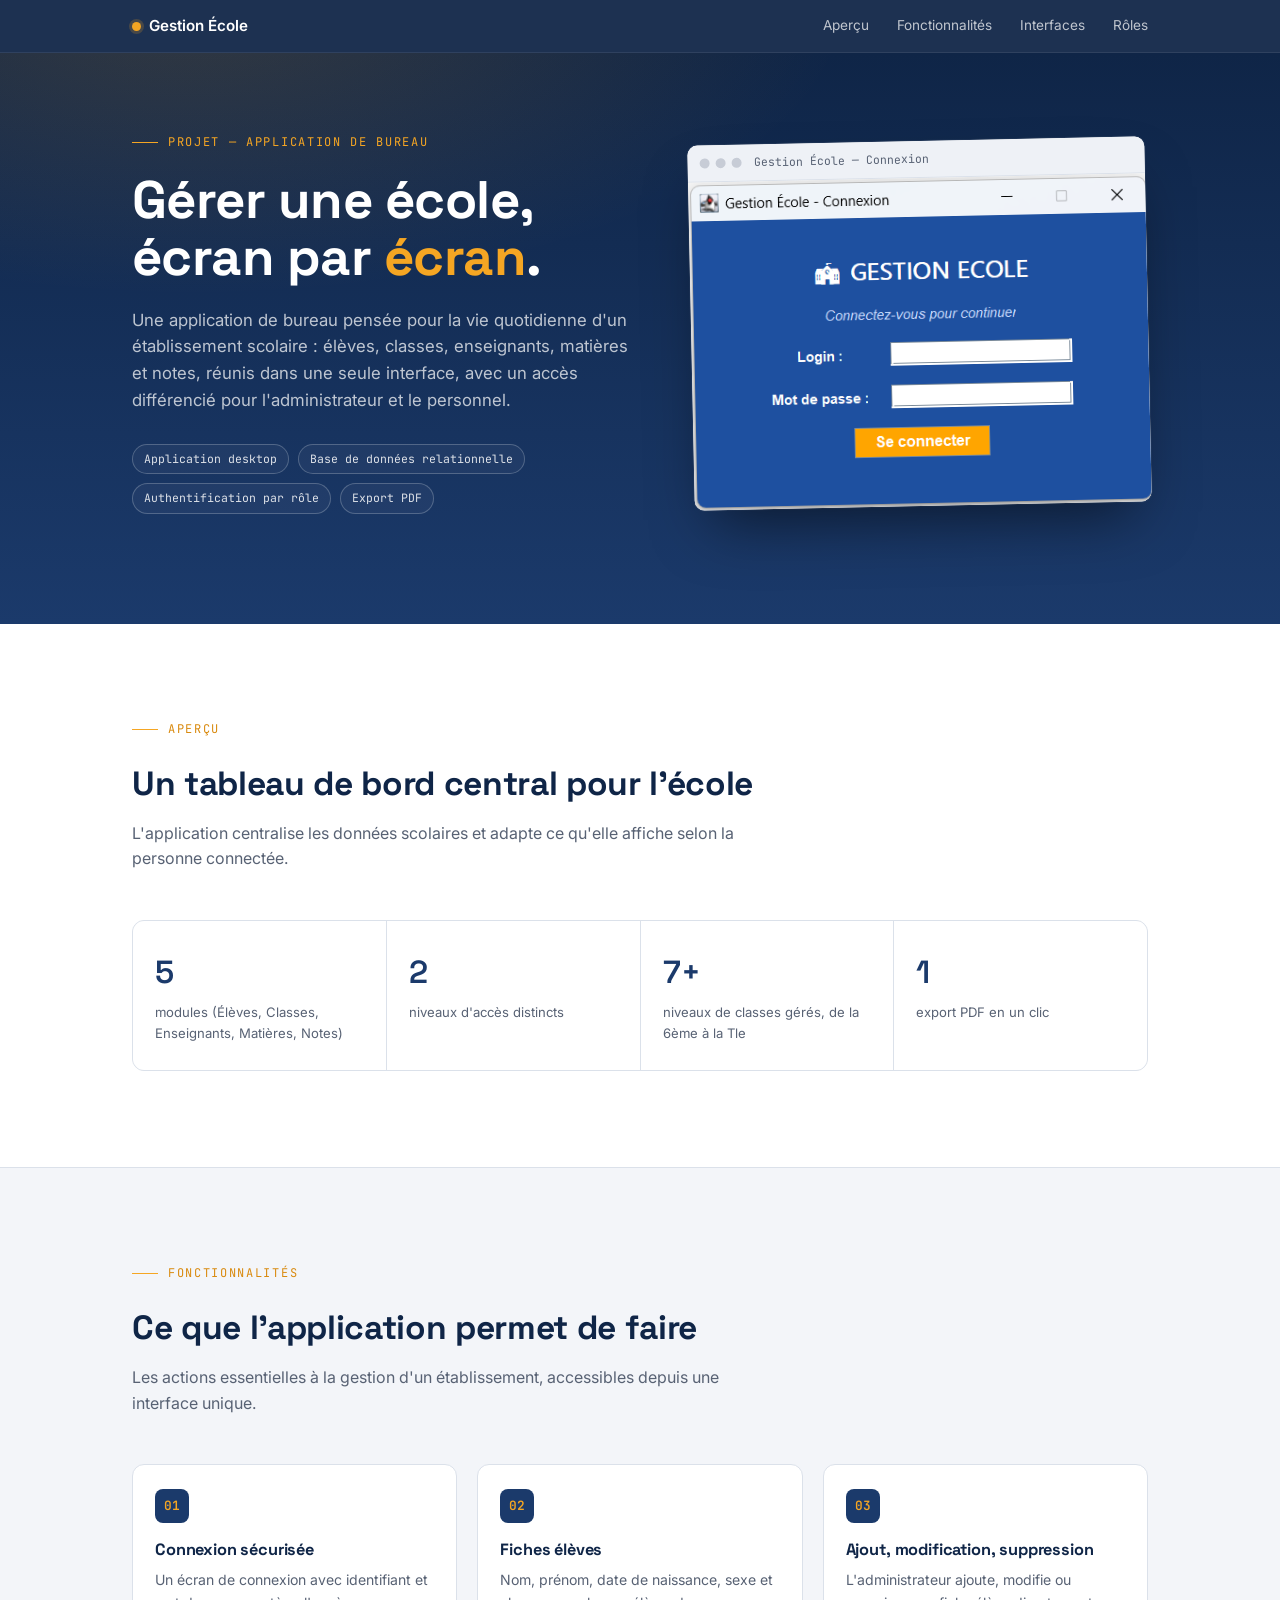
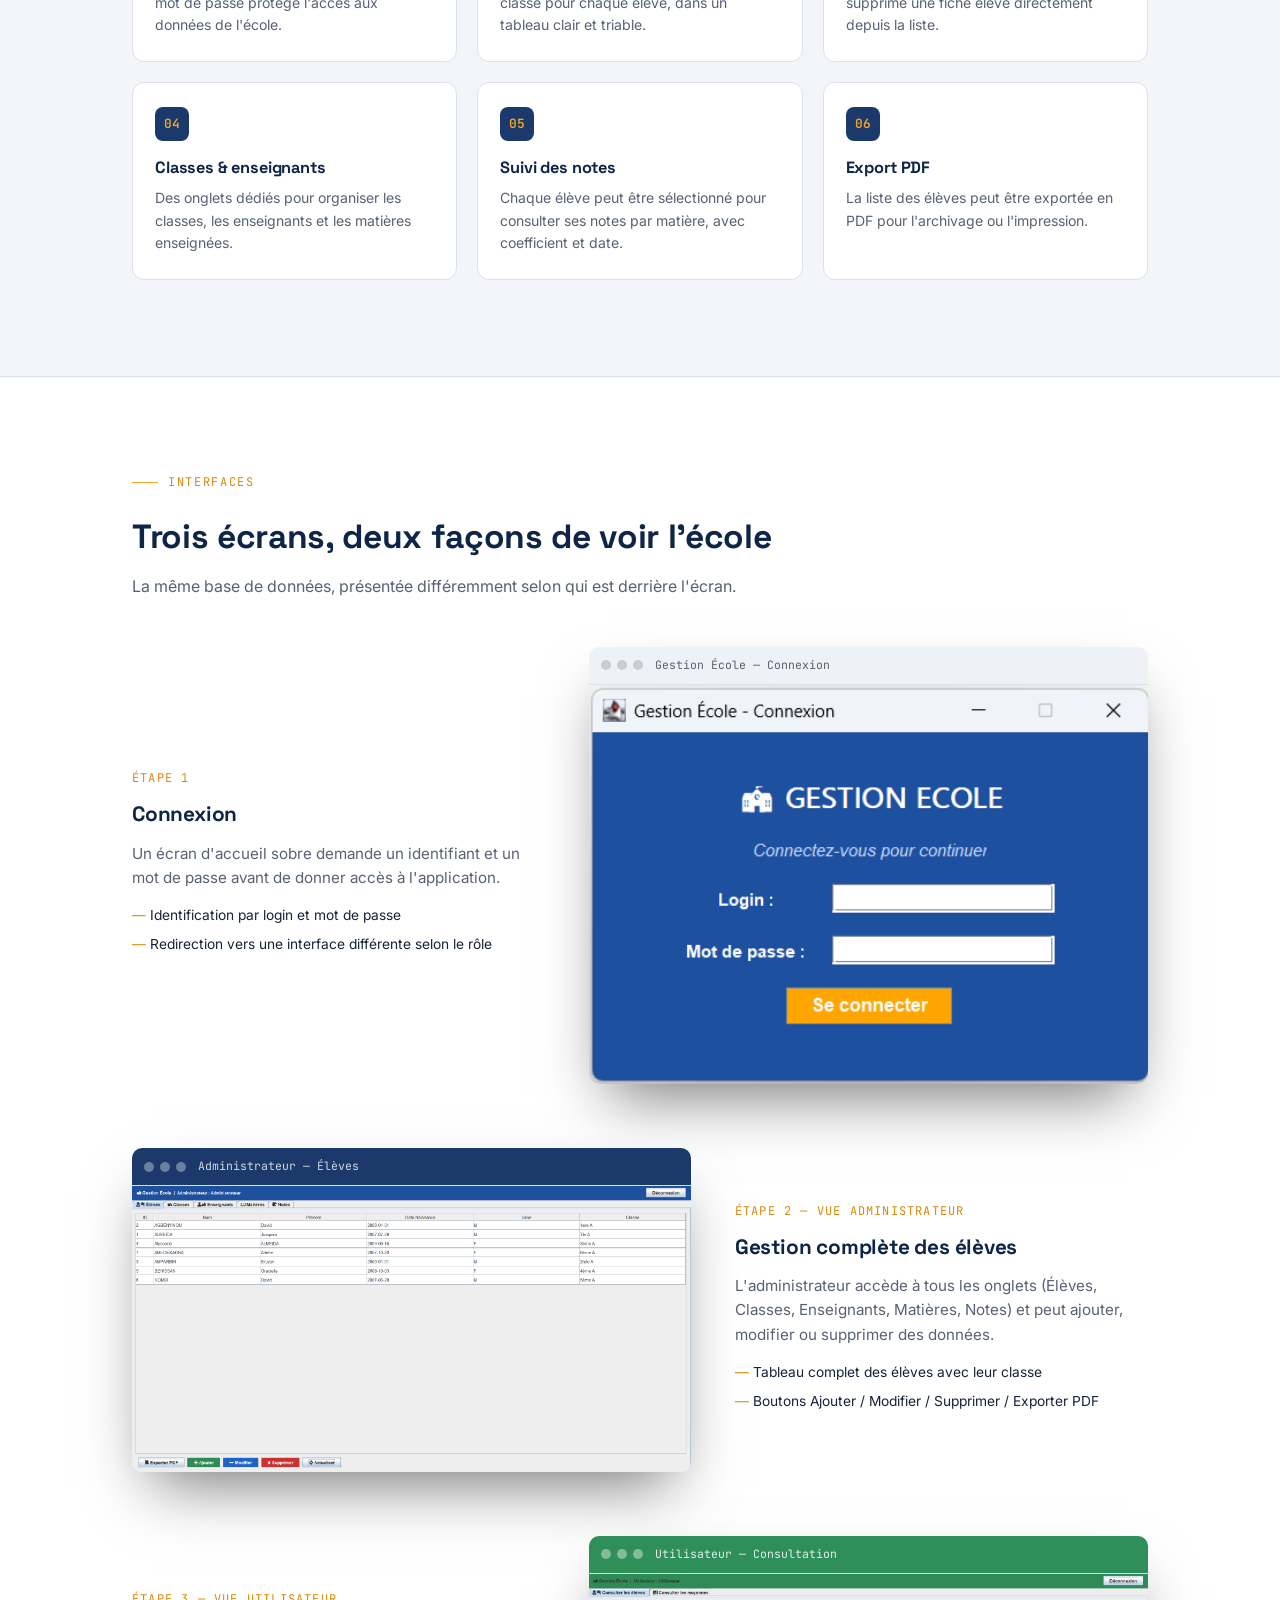
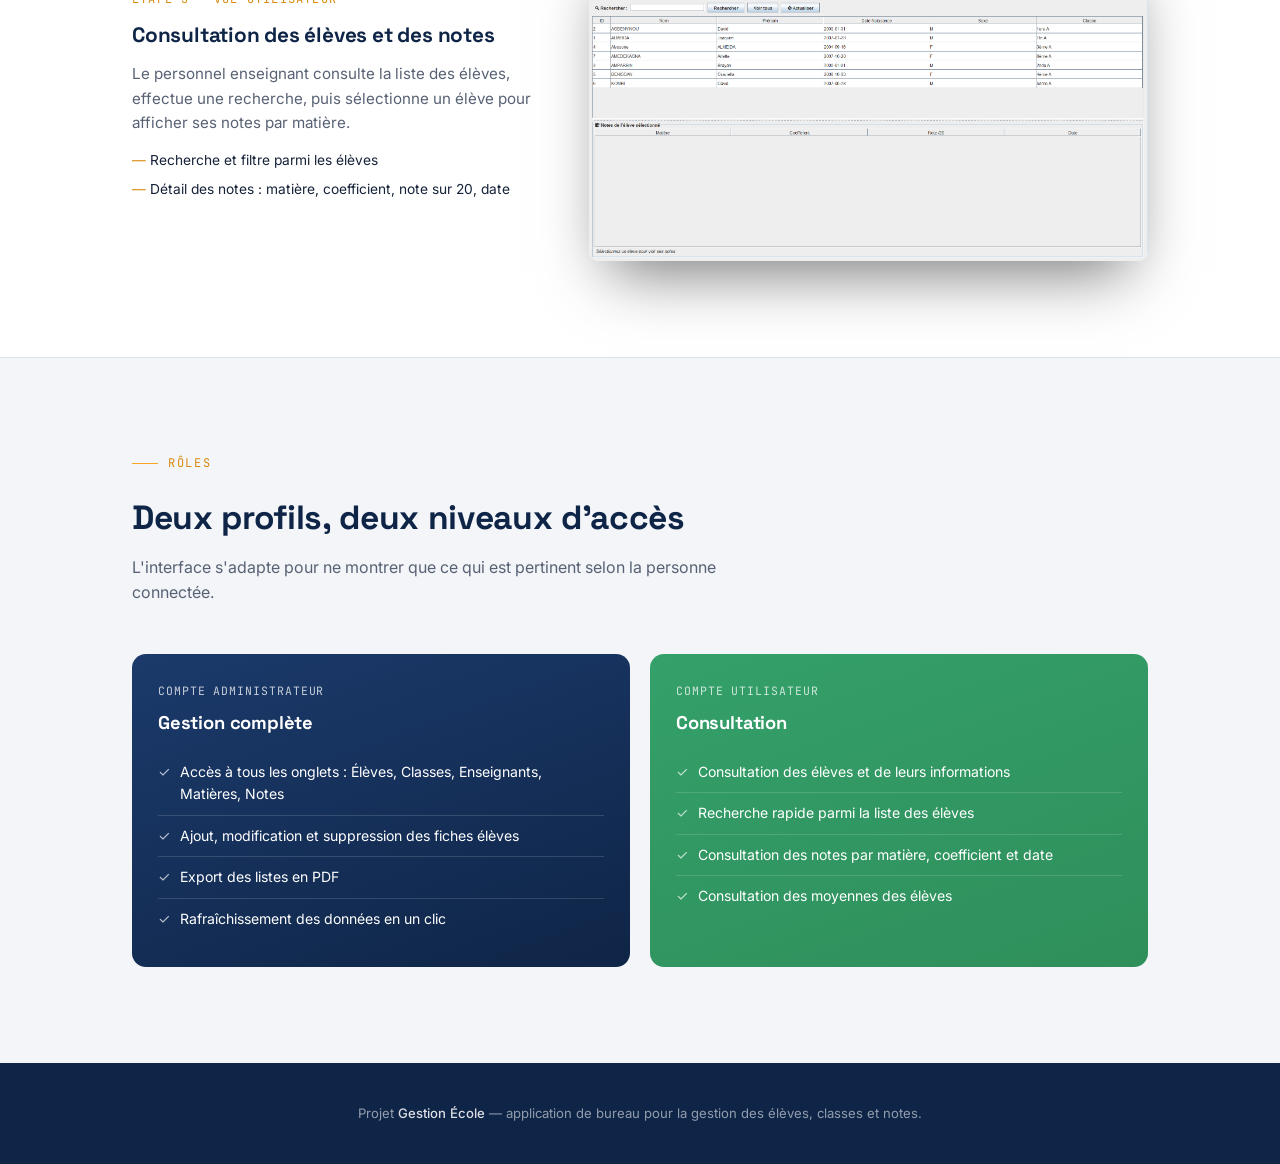
==== gestionEcole.html @ 7290e439 "Add files via upload" ====
<!DOCTYPE html>
<html lang="fr">
<head>
<meta charset="UTF-8">
<meta name="viewport" content="width=device-width, initial-scale=1.0">
<title>Gestion École — Application de gestion scolaire</title>
<link rel="preconnect" href="https://fonts.googleapis.com">
<link href="https://fonts.googleapis.com/css2?family=Space+Grotesk:wght@400;500;600;700&family=Inter:wght@400;500;600&family=JetBrains+Mono:wght@400;500&display=swap" rel="stylesheet">
<style>
  :root{
    --navy-deep:#0f2547;
    --navy:#1b3a6b;
    --navy-soft:#2a4d85;
    --amber:#f5a623;
    --amber-deep:#d98a0f;
    --green:#2f8f5b;
    --paper:#f3f5f9;
    --card:#ffffff;
    --ink:#152238;
    --ink-soft:#586274;
    --line:#dbe1ea;
  }

  *{box-sizing:border-box; margin:0; padding:0;}

  html{scroll-behavior:smooth;}

  body{
    background:var(--paper);
    color:var(--ink);
    font-family:'Inter', sans-serif;
    line-height:1.6;
    -webkit-font-smoothing:antialiased;
  }

  h1,h2,h3{
    font-family:'Space Grotesk', sans-serif;
    color:var(--navy-deep);
    letter-spacing:-0.01em;
  }

  .mono{
    font-family:'JetBrains Mono', monospace;
  }

  a{color:inherit;}

  /* ---------- layout helpers ---------- */
  .wrap{
    max-width:1080px;
    margin:0 auto;
    padding:0 32px;
  }
  section{padding:96px 0;}
  @media (max-width:640px){
    section{padding:64px 0;}
    .wrap{padding:0 20px;}
  }

  /* ---------- top bar ---------- */
  .topbar{
    position:sticky; top:0; z-index:50;
    background:rgba(15,37,71,0.94);
    backdrop-filter:blur(6px);
    border-bottom:1px solid rgba(255,255,255,0.08);
  }
  .topbar .wrap{
    display:flex; align-items:center; justify-content:space-between;
    padding-top:14px; padding-bottom:14px;
  }
  .topbar .brand{
    color:#fff; font-weight:600; font-size:0.95rem;
    display:flex; align-items:center; gap:8px;
  }
  .topbar .brand .dot{
    width:9px;height:9px;border-radius:50%;background:var(--amber);
    box-shadow:0 0 0 3px rgba(245,166,35,0.2);
  }
  .topbar nav{display:flex; gap:28px;}
  .topbar nav a{
    color:rgba(255,255,255,0.72);
    font-size:0.85rem;
    text-decoration:none;
    transition:color .2s ease;
  }
  .topbar nav a:hover{color:#fff;}
  @media (max-width:640px){ .topbar nav{display:none;} }

  /* ---------- hero: styled as the app's own login window ---------- */
  .hero{
    background:
      radial-gradient(1100px 500px at 15% -10%, rgba(245,166,35,0.16), transparent 60%),
      linear-gradient(180deg, var(--navy-deep) 0%, var(--navy) 100%);
    padding:80px 0 110px;
    color:#fff;
    overflow:hidden;
  }
  .hero .wrap{
    display:grid;
    grid-template-columns:1.1fr 1fr;
    gap:56px;
    align-items:center;
  }
  @media (max-width:860px){
    .hero .wrap{grid-template-columns:1fr;}
  }

  .eyebrow{
    font-family:'JetBrains Mono', monospace;
    font-size:0.75rem;
    letter-spacing:0.14em;
    text-transform:uppercase;
    color:var(--amber);
    margin-bottom:18px;
    display:flex; align-items:center; gap:10px;
  }
  .eyebrow::before{
    content:"";
    width:26px; height:1px; background:var(--amber);
  }

  .hero h1{
    font-size:clamp(2.1rem, 4.4vw, 3.3rem);
    color:#fff;
    line-height:1.08;
    margin-bottom:22px;
  }
  .hero h1 em{
    font-style:normal;
    color:var(--amber);
  }
  .hero p.lead{
    color:rgba(255,255,255,0.72);
    font-size:1.05rem;
    max-width:46ch;
    margin-bottom:30px;
  }
  .hero .stack-tags{
    display:flex; flex-wrap:wrap; gap:9px;
  }
  .tag{
    font-family:'JetBrains Mono', monospace;
    font-size:0.72rem;
    color:rgba(255,255,255,0.85);
    border:1px solid rgba(255,255,255,0.22);
    padding:5px 11px;
    border-radius:20px;
    background:rgba(255,255,255,0.04);
  }

  /* mock window chrome — the signature element, echoing the app's own title bars */
  .window{
    background:var(--card);
    border-radius:10px;
    overflow:hidden;
    box-shadow:0 30px 60px -20px rgba(0,0,0,0.55), 0 0 0 1px rgba(255,255,255,0.06);
    transform:rotate(-1.2deg);
  }
  .window .titlebar{
    background:#eef1f6;
    padding:9px 12px;
    display:flex; align-items:center; gap:8px;
    border-bottom:1px solid var(--line);
  }
  .window .titlebar .traffic{display:flex; gap:6px;}
  .window .titlebar .traffic span{
    width:10px;height:10px;border-radius:50%; display:inline-block;
    background:#c7ccd6;
  }
  .window .titlebar .label{
    font-family:'JetBrains Mono', monospace;
    font-size:0.72rem;
    color:var(--ink-soft);
    margin-left:4px;
  }
  .window img{display:block; width:100%; height:auto;}

  /* ---------- section heads ---------- */
  .section-head{
    max-width:640px;
    margin-bottom:48px;
  }
  .section-head .eyebrow{color:var(--amber-deep);}
  .section-head h2{font-size:clamp(1.5rem, 3vw, 2.1rem);}
  .section-head p{color:var(--ink-soft); margin-top:10px; font-size:1rem;}

  /* ---------- overview stats ---------- */
  .overview{background:var(--card); border-bottom:1px solid var(--line);}
  .stat-row{
    display:grid;
    grid-template-columns:repeat(4,1fr);
    gap:1px;
    background:var(--line);
    border:1px solid var(--line);
    border-radius:12px;
    overflow:hidden;
  }
  @media (max-width:700px){ .stat-row{grid-template-columns:repeat(2,1fr);} }
  .stat{
    background:var(--card);
    padding:26px 22px;
  }
  .stat .n{
    font-family:'Space Grotesk', sans-serif;
    font-size:2rem; font-weight:600;
    color:var(--navy);
  }
  .stat .l{
    font-size:0.82rem; color:var(--ink-soft); margin-top:4px;
  }

  /* ---------- feature grid ---------- */
  .features{
    display:grid;
    grid-template-columns:repeat(3,1fr);
    gap:20px;
  }
  @media (max-width:800px){ .features{grid-template-columns:repeat(2,1fr);} }
  @media (max-width:560px){ .features{grid-template-columns:1fr;} }

  .feature{
    background:var(--card);
    border:1px solid var(--line);
    border-radius:12px;
    padding:24px 22px;
    transition:transform .18s ease, box-shadow .18s ease;
  }
  .feature:hover{
    transform:translateY(-3px);
    box-shadow:0 14px 30px -14px rgba(15,37,71,0.25);
  }
  .feature .icon{
    width:34px; height:34px;
    border-radius:8px;
    background:var(--navy);
    color:var(--amber);
    display:flex; align-items:center; justify-content:center;
    font-family:'JetBrains Mono', monospace;
    font-size:0.8rem; font-weight:600;
    margin-bottom:14px;
  }
  .feature h3{font-size:1.02rem; margin-bottom:6px; color:var(--navy-deep);}
  .feature p{font-size:0.88rem; color:var(--ink-soft);}

  /* ---------- screenshots gallery ---------- */
  .gallery{
    display:flex; flex-direction:column; gap:64px;
  }
  .shot{
    display:grid;
    grid-template-columns:0.85fr 1.15fr;
    gap:44px;
    align-items:center;
  }
  .shot.reverse{grid-template-columns:1.15fr 0.85fr;}
  .shot.reverse .shot-text{order:2;}
  .shot.reverse .shot-img{order:1;}
  @media (max-width:800px){
    .shot, .shot.reverse{grid-template-columns:1fr;}
    .shot.reverse .shot-text{order:1;}
    .shot.reverse .shot-img{order:2;}
  }
  .shot-text .step{
    font-family:'JetBrains Mono', monospace;
    font-size:0.75rem; color:var(--amber-deep);
    letter-spacing:0.1em; text-transform:uppercase;
    margin-bottom:10px;
  }
  .shot-text h3{font-size:1.3rem; margin-bottom:10px;}
  .shot-text p{color:var(--ink-soft); font-size:0.95rem;}
  .shot-text ul{margin-top:14px; padding-left:0; list-style:none;}
  .shot-text li{
    font-size:0.86rem; color:var(--ink);
    padding-left:18px; position:relative; margin-bottom:7px;
  }
  .shot-text li::before{
    content:"—"; position:absolute; left:0; color:var(--amber-deep);
  }

  .shot-img .window{transform:rotate(0);}
  .shot-img .window.tone-navy .titlebar{background:var(--navy);}
  .shot-img .window.tone-navy .titlebar .label{color:rgba(255,255,255,0.8);}
  .shot-img .window.tone-navy .titlebar .traffic span{background:rgba(255,255,255,0.35);}
  .shot-img .window.tone-green .titlebar{background:var(--green);}
  .shot-img .window.tone-green .titlebar .label{color:rgba(255,255,255,0.85);}
  .shot-img .window.tone-green .titlebar .traffic span{background:rgba(255,255,255,0.4);}

  /* ---------- roles comparison ---------- */
  .roles{
    display:grid;
    grid-template-columns:1fr 1fr;
    gap:20px;
  }
  @media (max-width:700px){ .roles{grid-template-columns:1fr;} }
  .role-card{
    border-radius:14px;
    padding:28px 26px;
    color:#fff;
  }
  .role-card.admin{background:linear-gradient(160deg, var(--navy) 0%, var(--navy-deep) 100%);}
  .role-card.user{background:linear-gradient(160deg, #34a06a 0%, var(--green) 100%);}
  .role-card .role-tag{
    font-family:'JetBrains Mono', monospace;
    font-size:0.72rem; letter-spacing:0.08em; text-transform:uppercase;
    opacity:0.75; margin-bottom:8px; display:block;
  }
  .role-card h3{color:#fff; font-size:1.15rem; margin-bottom:14px;}
  .role-card ul{list-style:none;}
  .role-card li{
    font-size:0.88rem;
    padding:9px 0;
    border-top:1px solid rgba(255,255,255,0.14);
    display:flex; gap:10px; align-items:flex-start;
  }
  .role-card li:first-of-type{border-top:none;}
  .role-card li::before{content:"✓"; opacity:0.7; flex-shrink:0;}

  /* ---------- footer ---------- */
  footer{
    background:var(--navy-deep);
    color:rgba(255,255,255,0.55);
    padding:40px 0;
    font-size:0.82rem;
    text-align:center;
  }
  footer strong{color:rgba(255,255,255,0.85); font-weight:500;}
</style>
</head>
<body>

<div class="topbar">
  <div class="wrap">
    <div class="brand"><span class="dot"></span> Gestion École</div>
    <nav>
      <a href="#apercu">Aperçu</a>
      <a href="#fonctionnalites">Fonctionnalités</a>
      <a href="#interfaces">Interfaces</a>
      <a href="#roles">Rôles</a>
    </nav>
  </div>
</div>

<header class="hero">
  <div class="wrap">
    <div>
      <div class="eyebrow">Projet — Application de bureau</div>
      <h1>Gérer une école,<br>écran par <em>écran</em>.</h1>
      <p class="lead">
        Une application de bureau pensée pour la vie quotidienne d'un établissement scolaire :
        élèves, classes, enseignants, matières et notes, réunis dans une seule interface,
        avec un accès différencié pour l'administrateur et le personnel.
      </p>
      <div class="stack-tags">
        <span class="tag">Application desktop</span>
        <span class="tag">Base de données relationnelle</span>
        <span class="tag">Authentification par rôle</span>
        <span class="tag">Export PDF</span>
      </div>
    </div>
    <div class="window">
      <div class="titlebar">
        <div class="traffic"><span></span><span></span><span></span></div>
        <span class="label">Gestion École — Connexion</span>
      </div>
      <img src="Capture d'écran Connexion 2026-06-12 025517.png" alt="Écran de connexion de l'application Gestion École">
    </div>
  </div>
</header>

<section class="overview" id="apercu">
  <div class="wrap">
    <div class="section-head">
      <div class="eyebrow">Aperçu</div>
      <h2>Un tableau de bord central pour l'école</h2>
      <p>L'application centralise les données scolaires et adapte ce qu'elle affiche selon la personne connectée.</p>
    </div>
    <div class="stat-row">
      <div class="stat"><div class="n">5</div><div class="l">modules (Élèves, Classes, Enseignants, Matières, Notes)</div></div>
      <div class="stat"><div class="n">2</div><div class="l">niveaux d'accès distincts</div></div>
      <div class="stat"><div class="n">7+</div><div class="l">niveaux de classes gérés, de la 6ème à la Tle</div></div>
      <div class="stat"><div class="n">1</div><div class="l">export PDF en un clic</div></div>
    </div>
  </div>
</section>

<section id="fonctionnalites">
  <div class="wrap">
    <div class="section-head">
      <div class="eyebrow">Fonctionnalités</div>
      <h2>Ce que l'application permet de faire</h2>
      <p>Les actions essentielles à la gestion d'un établissement, accessibles depuis une interface unique.</p>
    </div>
    <div class="features">
      <div class="feature">
        <div class="icon">01</div>
        <h3>Connexion sécurisée</h3>
        <p>Un écran de connexion avec identifiant et mot de passe protège l'accès aux données de l'école.</p>
      </div>
      <div class="feature">
        <div class="icon">02</div>
        <h3>Fiches élèves</h3>
        <p>Nom, prénom, date de naissance, sexe et classe pour chaque élève, dans un tableau clair et triable.</p>
      </div>
      <div class="feature">
        <div class="icon">03</div>
        <h3>Ajout, modification, suppression</h3>
        <p>L'administrateur ajoute, modifie ou supprime une fiche élève directement depuis la liste.</p>
      </div>
      <div class="feature">
        <div class="icon">04</div>
        <h3>Classes &amp; enseignants</h3>
        <p>Des onglets dédiés pour organiser les classes, les enseignants et les matières enseignées.</p>
      </div>
      <div class="feature">
        <div class="icon">05</div>
        <h3>Suivi des notes</h3>
        <p>Chaque élève peut être sélectionné pour consulter ses notes par matière, avec coefficient et date.</p>
      </div>
      <div class="feature">
        <div class="icon">06</div>
        <h3>Export PDF</h3>
        <p>La liste des élèves peut être exportée en PDF pour l'archivage ou l'impression.</p>
      </div>
    </div>
  </div>
</section>

<section id="interfaces" style="background:var(--card); border-top:1px solid var(--line); border-bottom:1px solid var(--line);">
  <div class="wrap">
    <div class="section-head">
      <div class="eyebrow">Interfaces</div>
      <h2>Trois écrans, deux façons de voir l'école</h2>
      <p>La même base de données, présentée différemment selon qui est derrière l'écran.</p>
    </div>

    <div class="gallery">
      <div class="shot">
        <div class="shot-text">
          <div class="step">Étape 1</div>
          <h3>Connexion</h3>
          <p>Un écran d'accueil sobre demande un identifiant et un mot de passe avant de donner accès à l'application.</p>
          <ul>
            <li>Identification par login et mot de passe</li>
            <li>Redirection vers une interface différente selon le rôle</li>
          </ul>
        </div>
        <div class="shot-img">
          <div class="window">
            <div class="titlebar">
              <div class="traffic"><span></span><span></span><span></span></div>
              <span class="label">Gestion École — Connexion</span>
            </div>
            <img src="Capture d'écran Connexion 2026-06-12 025517.png" alt="Écran de connexion">
          </div>
        </div>
      </div>

      <div class="shot reverse">
        <div class="shot-text">
          <div class="step">Étape 2 — Vue administrateur</div>
          <h3>Gestion complète des élèves</h3>
          <p>L'administrateur accède à tous les onglets (Élèves, Classes, Enseignants, Matières, Notes) et peut ajouter, modifier ou supprimer des données.</p>
          <ul>
            <li>Tableau complet des élèves avec leur classe</li>
            <li>Boutons Ajouter / Modifier / Supprimer / Exporter PDF</li>
          </ul>
        </div>
        <div class="shot-img">
          <div class="window tone-navy">
            <div class="titlebar">
              <div class="traffic"><span></span><span></span><span></span></div>
              <span class="label">Administrateur — Élèves</span>
            </div>
            <img src="Capture d'écran Admin 2026-06-12 032439.png" alt="Interface administrateur listant les élèves">
          </div>
        </div>
      </div>

      <div class="shot">
        <div class="shot-text">
          <div class="step">Étape 3 — Vue utilisateur</div>
          <h3>Consultation des élèves et des notes</h3>
          <p>Le personnel enseignant consulte la liste des élèves, effectue une recherche, puis sélectionne un élève pour afficher ses notes par matière.</p>
          <ul>
            <li>Recherche et filtre parmi les élèves</li>
            <li>Détail des notes : matière, coefficient, note sur 20, date</li>
          </ul>
        </div>
        <div class="shot-img">
          <div class="window tone-green">
            <div class="titlebar">
              <div class="traffic"><span></span><span></span><span></span></div>
              <span class="label">Utilisateur — Consultation</span>
            </div>
            <img src="Capture d'écran Utilisateur 2026-06-12 032526.png" alt="Interface utilisateur consultant les élèves et leurs notes">
          </div>
        </div>
      </div>
    </div>
  </div>
</section>

<section id="roles">
  <div class="wrap">
    <div class="section-head">
      <div class="eyebrow">Rôles</div>
      <h2>Deux profils, deux niveaux d'accès</h2>
      <p>L'interface s'adapte pour ne montrer que ce qui est pertinent selon la personne connectée.</p>
    </div>
    <div class="roles">
      <div class="role-card admin">
        <span class="role-tag">Compte Administrateur</span>
        <h3>Gestion complète</h3>
        <ul>
          <li>Accès à tous les onglets : Élèves, Classes, Enseignants, Matières, Notes</li>
          <li>Ajout, modification et suppression des fiches élèves</li>
          <li>Export des listes en PDF</li>
          <li>Rafraîchissement des données en un clic</li>
        </ul>
      </div>
      <div class="role-card user">
        <span class="role-tag">Compte Utilisateur</span>
        <h3>Consultation</h3>
        <ul>
          <li>Consultation des élèves et de leurs informations</li>
          <li>Recherche rapide parmi la liste des élèves</li>
          <li>Consultation des notes par matière, coefficient et date</li>
          <li>Consultation des moyennes des élèves</li>
        </ul>
      </div>
    </div>
  </div>
</section>

<footer>
  <div class="wrap">
    Projet <strong>Gestion École</strong> — application de bureau pour la gestion des élèves, classes et notes.
  </div>
</footer>

</body>
</html>
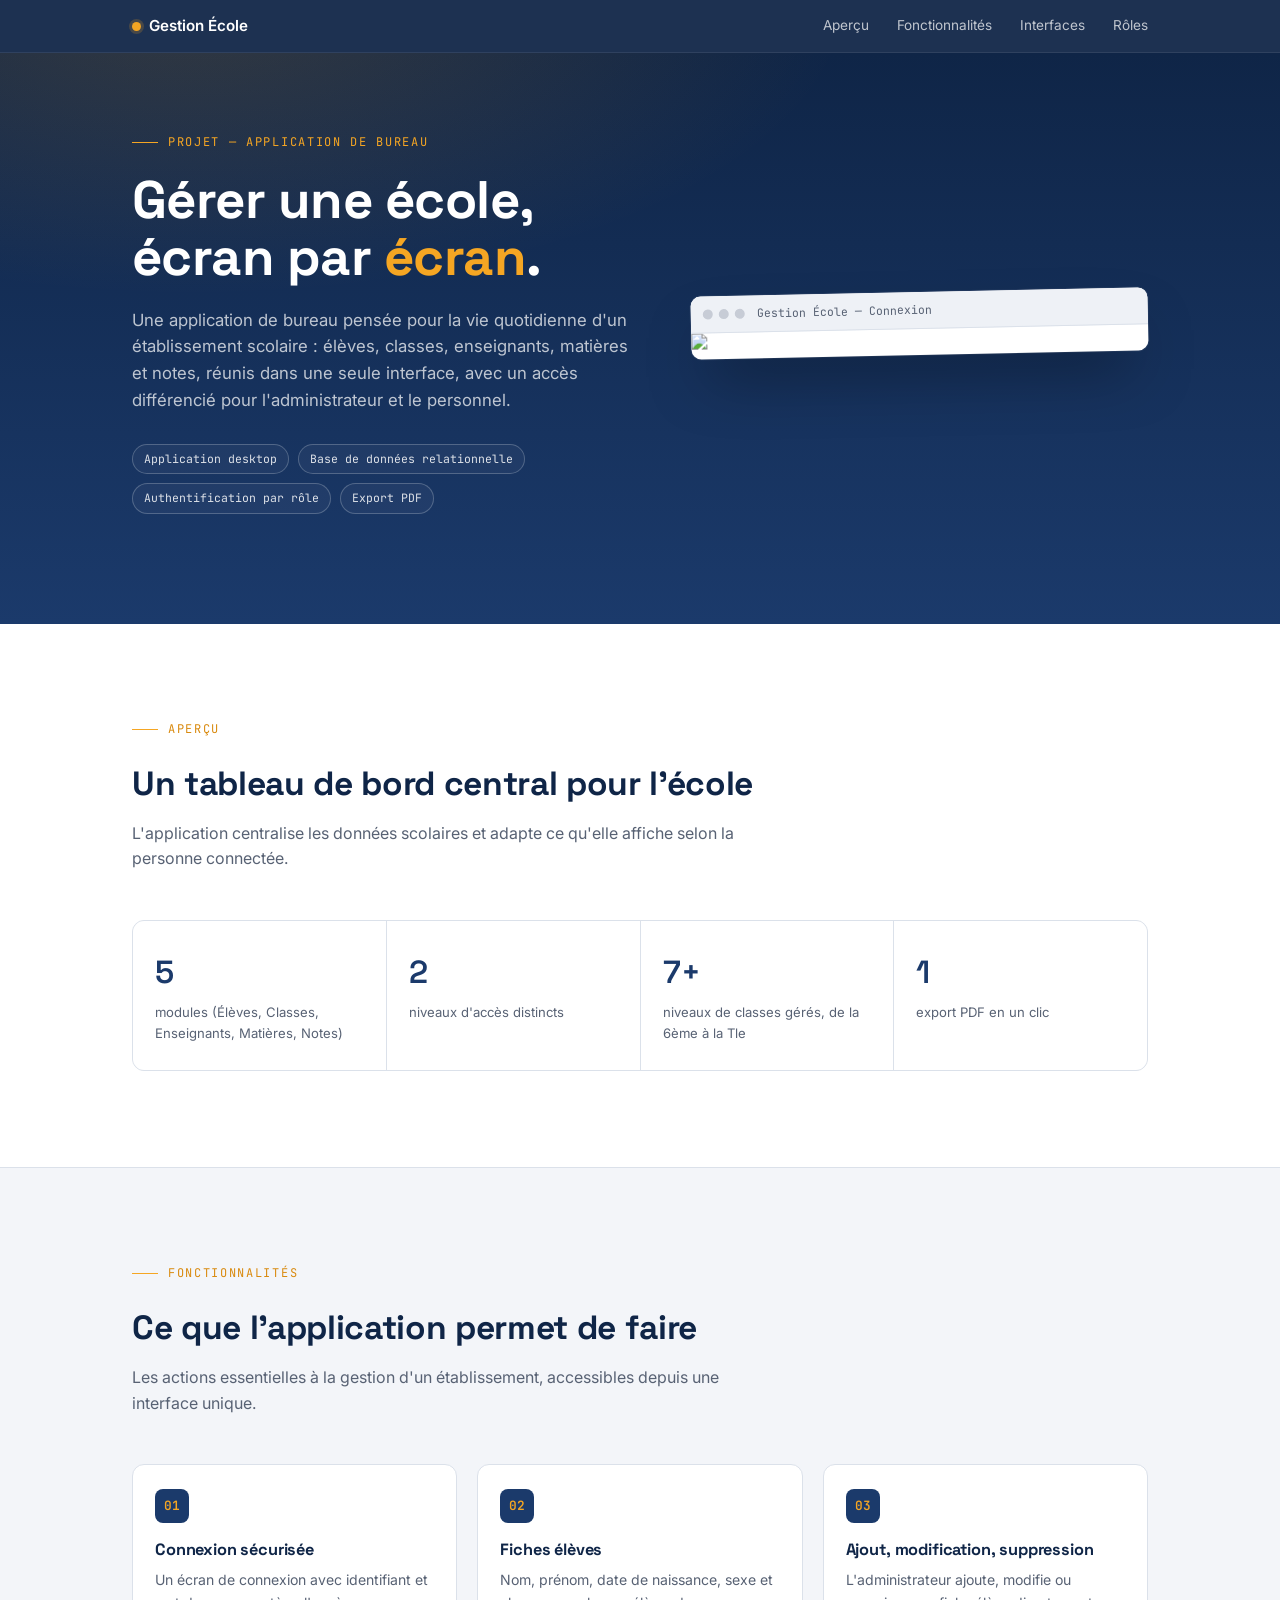
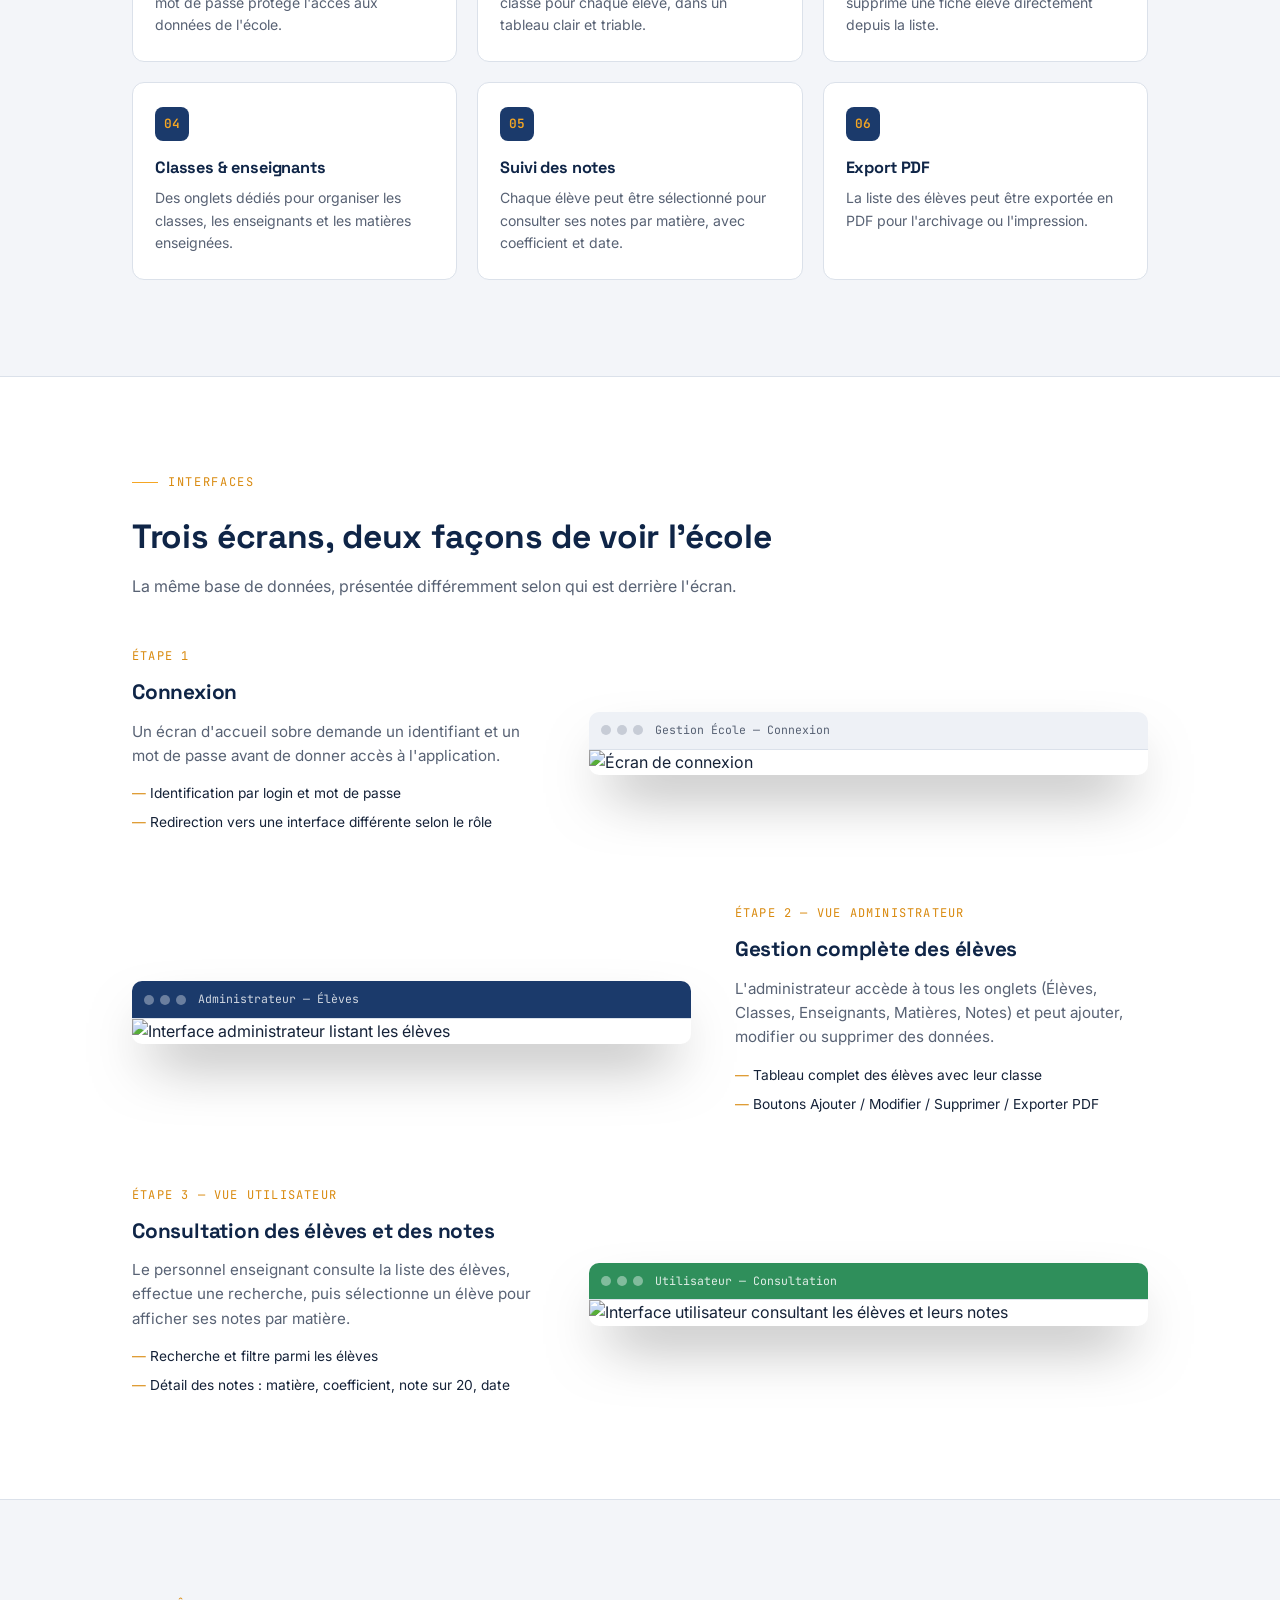
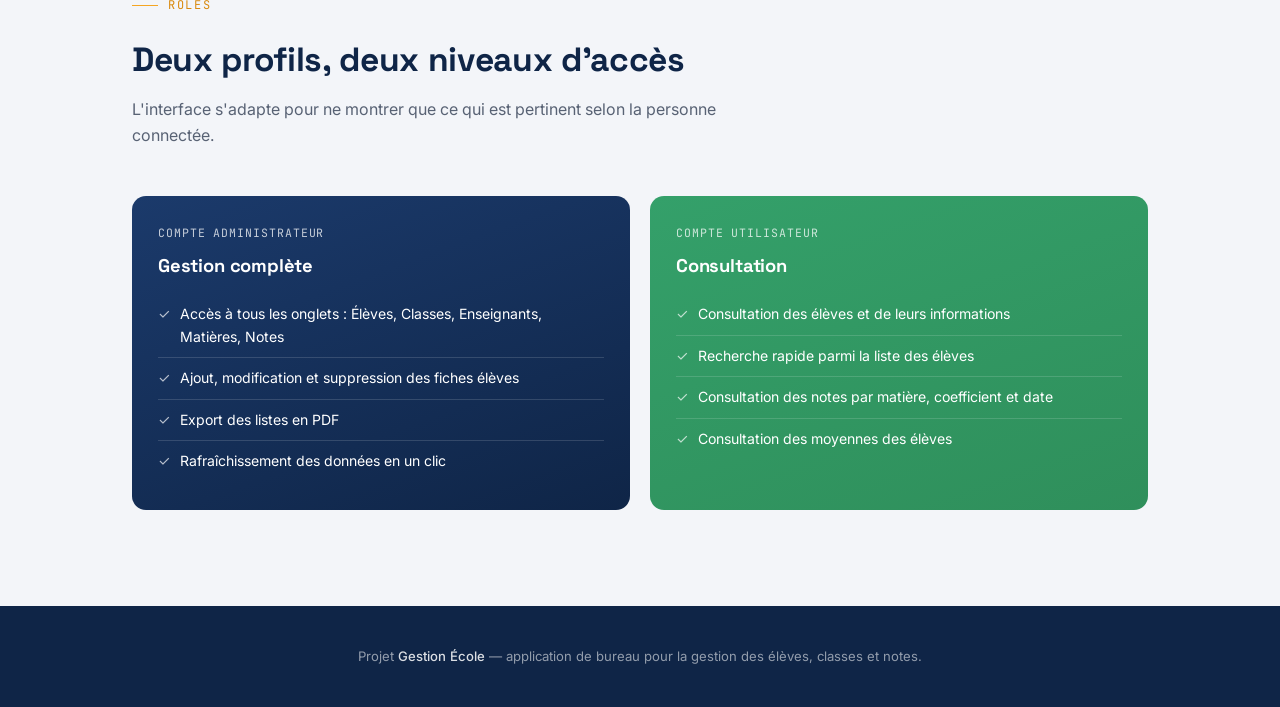
==== commit 35663226: "Update gestionEcole.html" ====
--- a/gestionEcole.html
+++ b/gestionEcole.html
@@ -362,7 +362,7 @@
         <div class="traffic"><span></span><span></span><span></span></div>
         <span class="label">Gestion École — Connexion</span>
       </div>
-      <img src="Capture d'écran Connexion 2026-06-12 025517.png" alt="Écran de connexion de l'application Gestion École">
+      <img src="C_connexion.png" alt="Écran de connexion de l'application Gestion École">
     </div>
   </div>
 </header>
@@ -450,7 +450,7 @@
               <div class="traffic"><span></span><span></span><span></span></div>
               <span class="label">Gestion École — Connexion</span>
             </div>
-            <img src="Capture d'écran Connexion 2026-06-12 025517.png" alt="Écran de connexion">
+            <img src="C_connexion.png" alt="Écran de connexion">
           </div>
         </div>
       </div>
@@ -471,7 +471,7 @@
               <div class="traffic"><span></span><span></span><span></span></div>
               <span class="label">Administrateur — Élèves</span>
             </div>
-            <img src="Capture d'écran Admin 2026-06-12 032439.png" alt="Interface administrateur listant les élèves">
+            <img src="C_admin.png" alt="Interface administrateur listant les élèves">
           </div>
         </div>
       </div>
@@ -492,7 +492,7 @@
               <div class="traffic"><span></span><span></span><span></span></div>
               <span class="label">Utilisateur — Consultation</span>
             </div>
-            <img src="Capture d'écran Utilisateur 2026-06-12 032526.png" alt="Interface utilisateur consultant les élèves et leurs notes">
+            <img src="C_user.png" alt="Interface utilisateur consultant les élèves et leurs notes">
           </div>
         </div>
       </div>
